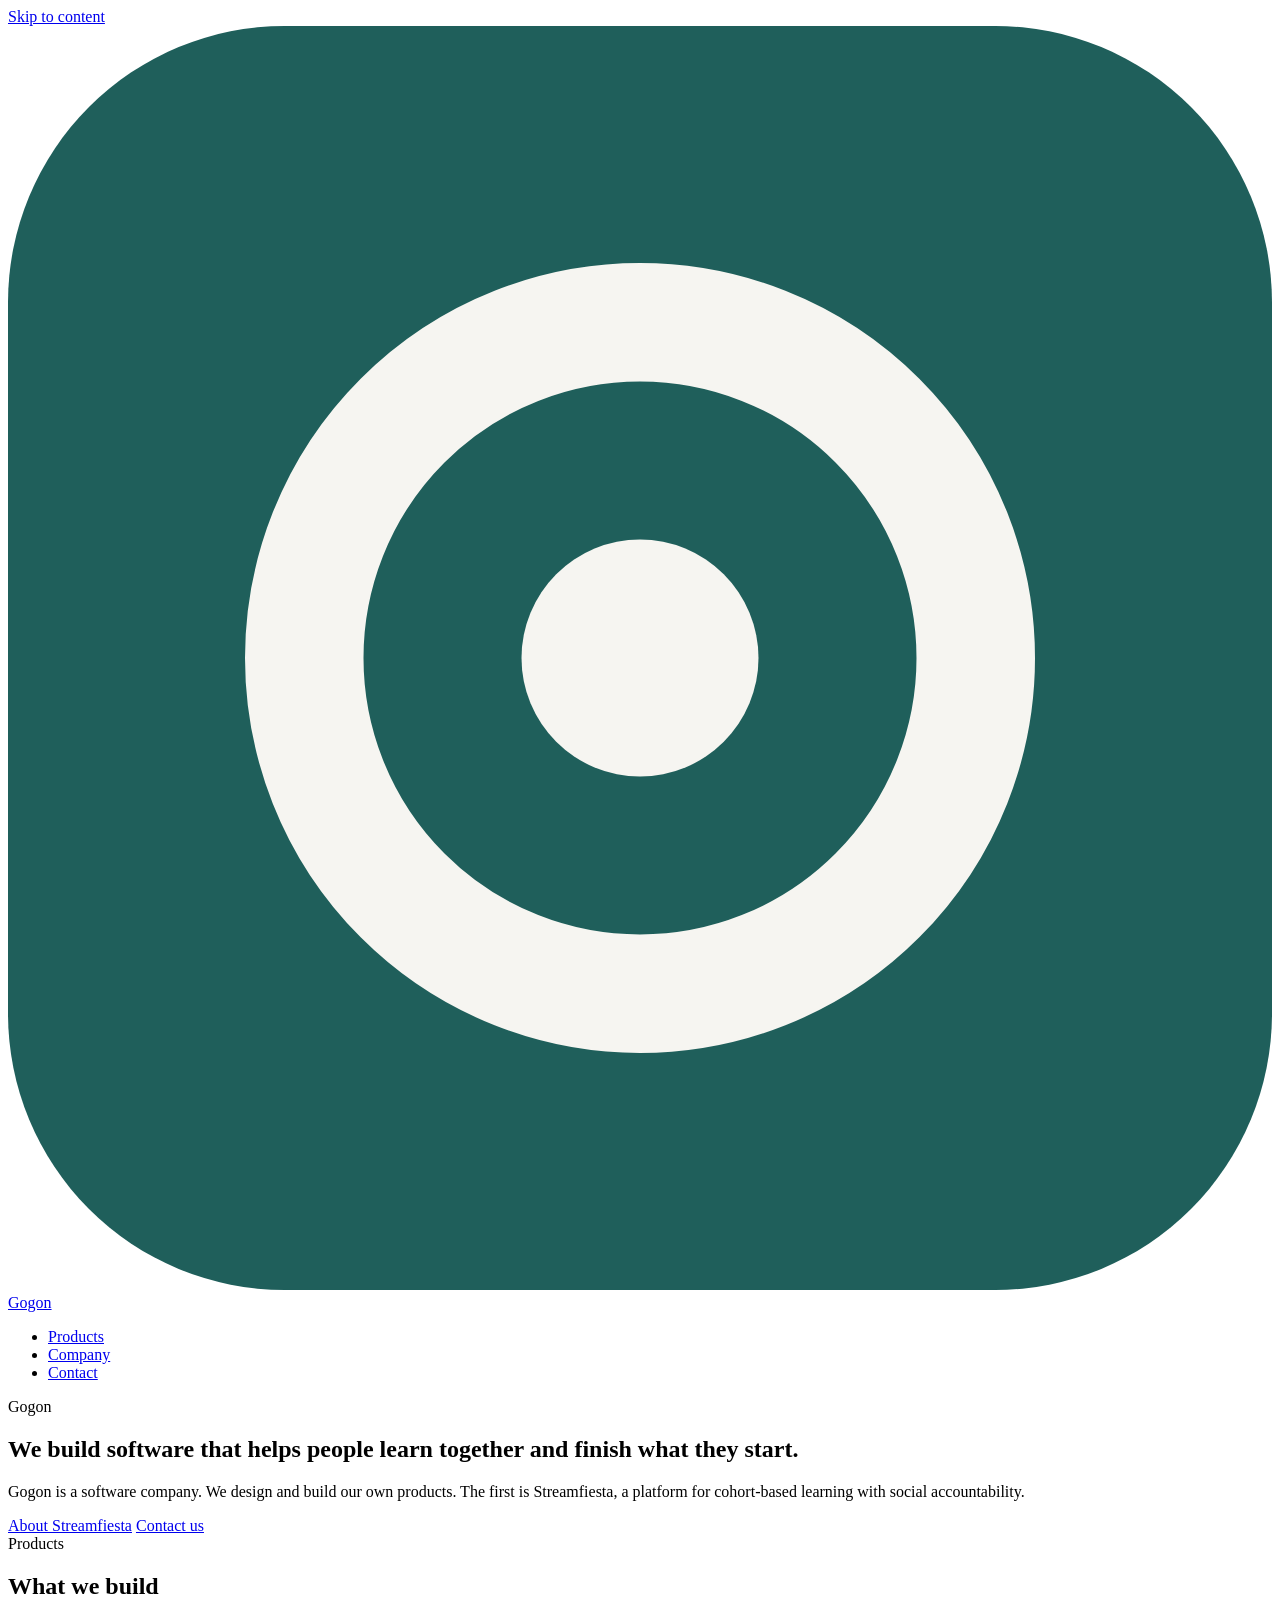
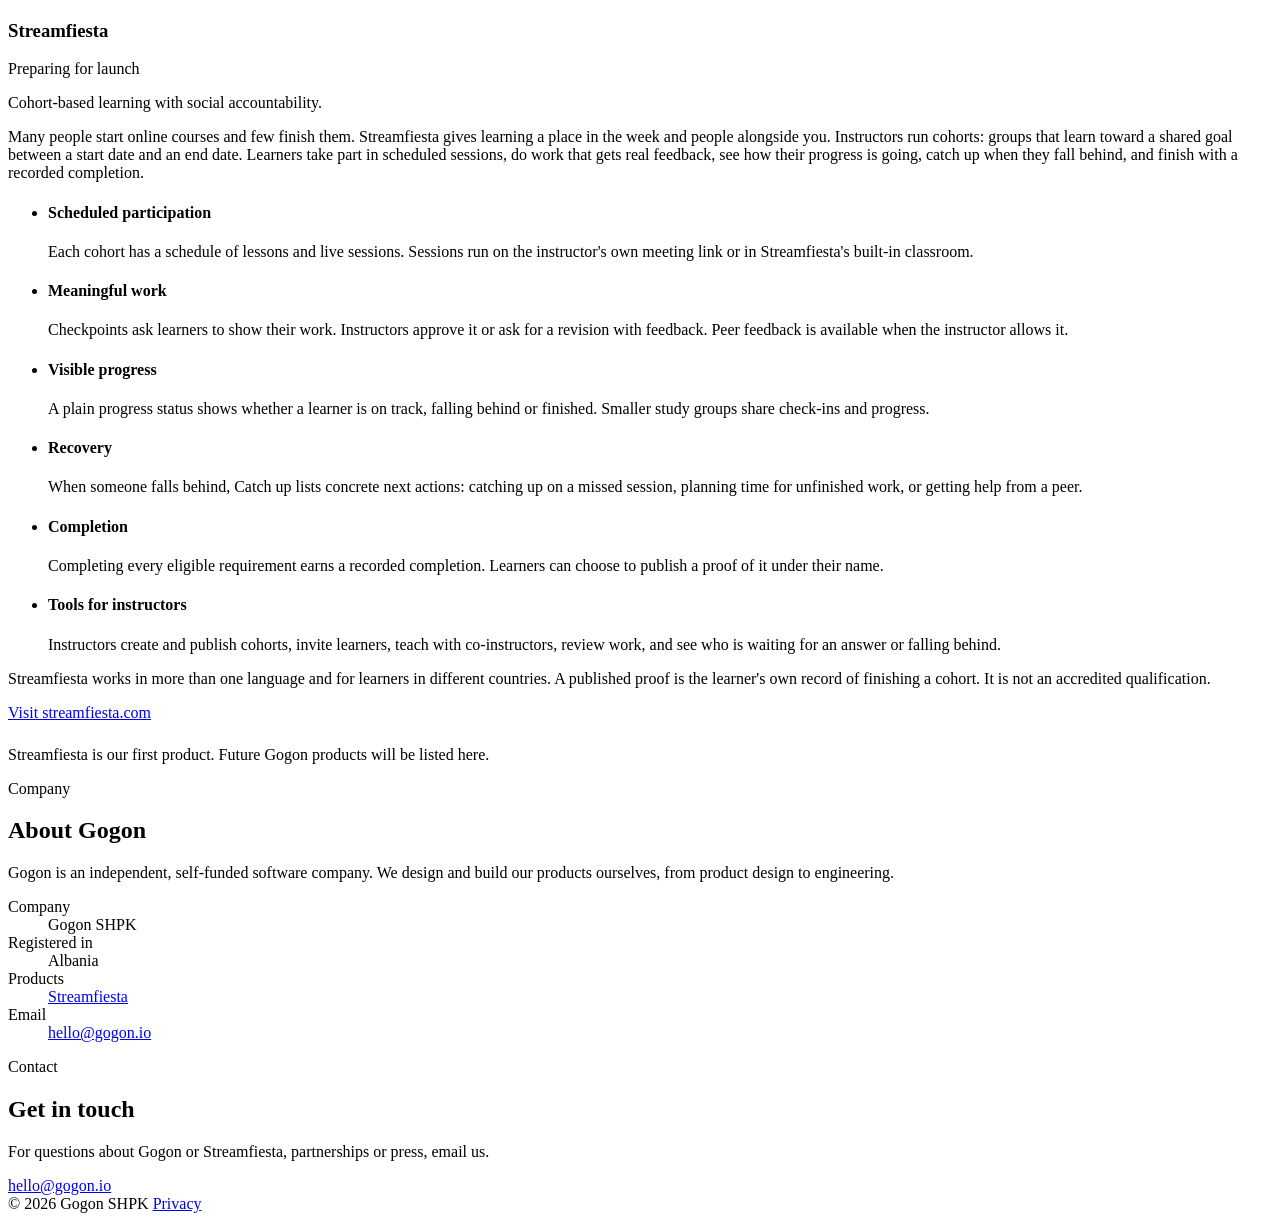
==== index.html @ 27478187 "fix: describe Gogon as designing and building products, not running them in production Co-Authored-B" ====
<!doctype html>
<html lang="en">
<head>
  <meta charset="utf-8">
  <meta name="viewport" content="width=device-width, initial-scale=1">
  <title>Gogon — software for learning together</title>
  <meta name="description" content="Gogon is a software company that builds products for learning. Its product, Streamfiesta, is a platform for cohort-based learning with social accountability.">
  <link rel="canonical" href="https://gogon.io/">
  <link rel="icon" href="/favicon.svg" type="image/svg+xml">
  <meta name="color-scheme" content="light dark">
  <meta property="og:type" content="website">
  <meta property="og:site_name" content="Gogon">
  <meta property="og:title" content="Gogon — software for learning together">
  <meta property="og:description" content="Gogon builds Streamfiesta, a platform for cohort-based learning with social accountability.">
  <meta property="og:url" content="https://gogon.io/">
  <link rel="stylesheet" href="/styles.css">
  <script type="application/ld+json">
  {
    "@context": "https://schema.org",
    "@type": "Organization",
    "name": "Gogon",
    "legalName": "Gogon SHPK",
    "url": "https://gogon.io/",
    "logo": "https://gogon.io/favicon.svg",
    "email": "hello@gogon.io",
    "address": { "@type": "PostalAddress", "addressCountry": "AL" },
    "brand": {
      "@type": "Brand",
      "name": "Streamfiesta",
      "url": "https://streamfiesta.com/"
    }
  }
  </script>
</head>
<body>
  <a class="skip" href="#main">Skip to content</a>

  <header class="site">
    <div class="wrap">
      <a class="brand" href="/" aria-label="Gogon home">
        <svg viewBox="0 0 64 64" aria-hidden="true"><rect width="64" height="64" rx="14" fill="#1f5f5b"/><circle cx="32" cy="32" r="17" fill="none" stroke="#f6f5f1" stroke-width="6"/><circle cx="32" cy="32" r="6" fill="#f6f5f1"/></svg>
        Gogon
      </a>
      <nav class="site" aria-label="Main">
        <ul>
          <li><a href="#products">Products</a></li>
          <li><a href="#company">Company</a></li>
          <li><a href="#contact">Contact</a></li>
        </ul>
      </nav>
    </div>
  </header>

  <main id="main">
    <section aria-labelledby="intro-title">
      <div class="wrap">
        <span class="eyebrow">Gogon</span>
        <h1 id="intro-title">We build software that helps people learn together and finish what they start.</h1>
        <p class="lede">Gogon is a software company. We design and build our own products. The first is Streamfiesta, a platform for cohort-based learning with social accountability.</p>
        <div class="actions">
          <a class="button" href="#streamfiesta">About Streamfiesta</a>
          <a class="button secondary" href="#contact">Contact us</a>
        </div>
      </div>
    </section>

    <section id="products" aria-labelledby="products-title">
      <div class="wrap">
        <span class="eyebrow">Products</span>
        <h2 id="products-title">What we build</h2>

        <article class="product" id="streamfiesta" aria-labelledby="streamfiesta-title">
          <div class="product-head">
            <h3 id="streamfiesta-title">Streamfiesta</h3>
            <span class="status">Preparing for launch</span>
          </div>
          <p class="lede">Cohort-based learning with social accountability.</p>
          <p>Many people start online courses and few finish them. Streamfiesta gives learning a place in the week and people alongside you. Instructors run cohorts: groups that learn toward a shared goal between a start date and an end date. Learners take part in scheduled sessions, do work that gets real feedback, see how their progress is going, catch up when they fall behind, and finish with a recorded completion.</p>

          <ul class="grid" aria-label="What Streamfiesta does">
            <li>
              <h4>Scheduled participation</h4>
              <p>Each cohort has a schedule of lessons and live sessions. Sessions run on the instructor's own meeting link or in Streamfiesta's built-in classroom.</p>
            </li>
            <li>
              <h4>Meaningful work</h4>
              <p>Checkpoints ask learners to show their work. Instructors approve it or ask for a revision with feedback. Peer feedback is available when the instructor allows it.</p>
            </li>
            <li>
              <h4>Visible progress</h4>
              <p>A plain progress status shows whether a learner is on track, falling behind or finished. Smaller study groups share check-ins and progress.</p>
            </li>
            <li>
              <h4>Recovery</h4>
              <p>When someone falls behind, Catch up lists concrete next actions: catching up on a missed session, planning time for unfinished work, or getting help from a peer.</p>
            </li>
            <li>
              <h4>Completion</h4>
              <p>Completing every eligible requirement earns a recorded completion. Learners can choose to publish a proof of it under their name.</p>
            </li>
            <li>
              <h4>Tools for instructors</h4>
              <p>Instructors create and publish cohorts, invite learners, teach with co-instructors, review work, and see who is waiting for an answer or falling behind.</p>
            </li>
          </ul>

          <p class="note">Streamfiesta works in more than one language and for learners in different countries. A published proof is the learner's own record of finishing a cohort. It is not an accredited qualification.</p>
          <div class="actions">
            <a class="button" href="https://streamfiesta.com/">Visit streamfiesta.com</a>
          </div>
        </article>

        <p class="note" style="margin-top:24px">Streamfiesta is our first product. Future Gogon products will be listed here.</p>
      </div>
    </section>

    <section id="company" aria-labelledby="company-title">
      <div class="wrap">
        <span class="eyebrow">Company</span>
        <h2 id="company-title">About Gogon</h2>
        <p>Gogon is an independent, self-funded software company. We design and build our products ourselves, from product design to engineering.</p>
        <dl class="facts">
          <dt>Company</dt>
          <dd>Gogon SHPK</dd>
          <dt>Registered in</dt>
          <dd>Albania</dd>
          <dt>Products</dt>
          <dd><a href="https://streamfiesta.com/">Streamfiesta</a></dd>
          <dt>Email</dt>
          <dd><a href="mailto:hello@gogon.io">hello@gogon.io</a></dd>
        </dl>
      </div>
    </section>

    <section id="contact" aria-labelledby="contact-title">
      <div class="wrap">
        <span class="eyebrow">Contact</span>
        <h2 id="contact-title">Get in touch</h2>
        <p>For questions about Gogon or Streamfiesta, partnerships or press, email us.</p>
        <div class="actions">
          <a class="button" href="mailto:hello@gogon.io">hello@gogon.io</a>
        </div>
      </div>
    </section>
  </main>

  <footer class="site">
    <div class="wrap">
      <span>© 2026 Gogon SHPK</span>
      <a href="/privacy.html">Privacy</a>
    </div>
  </footer>
</body>
</html>
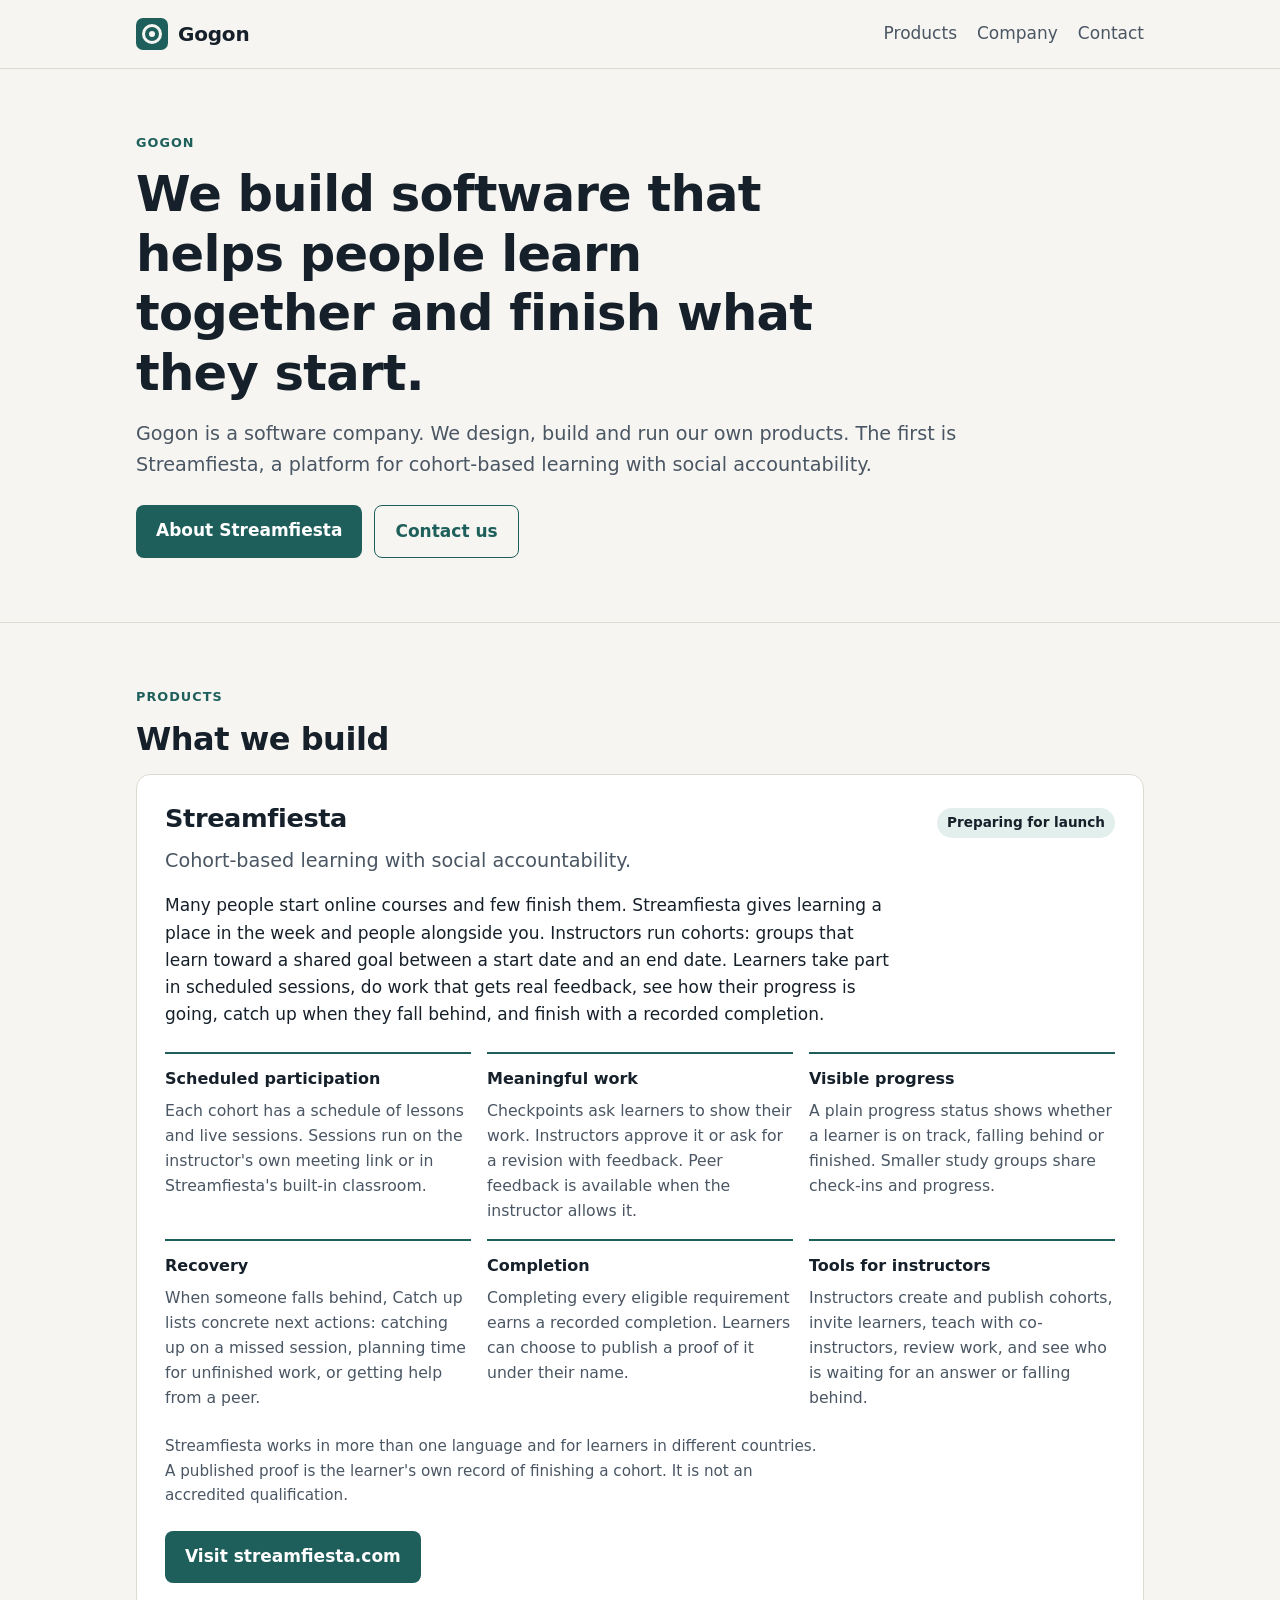
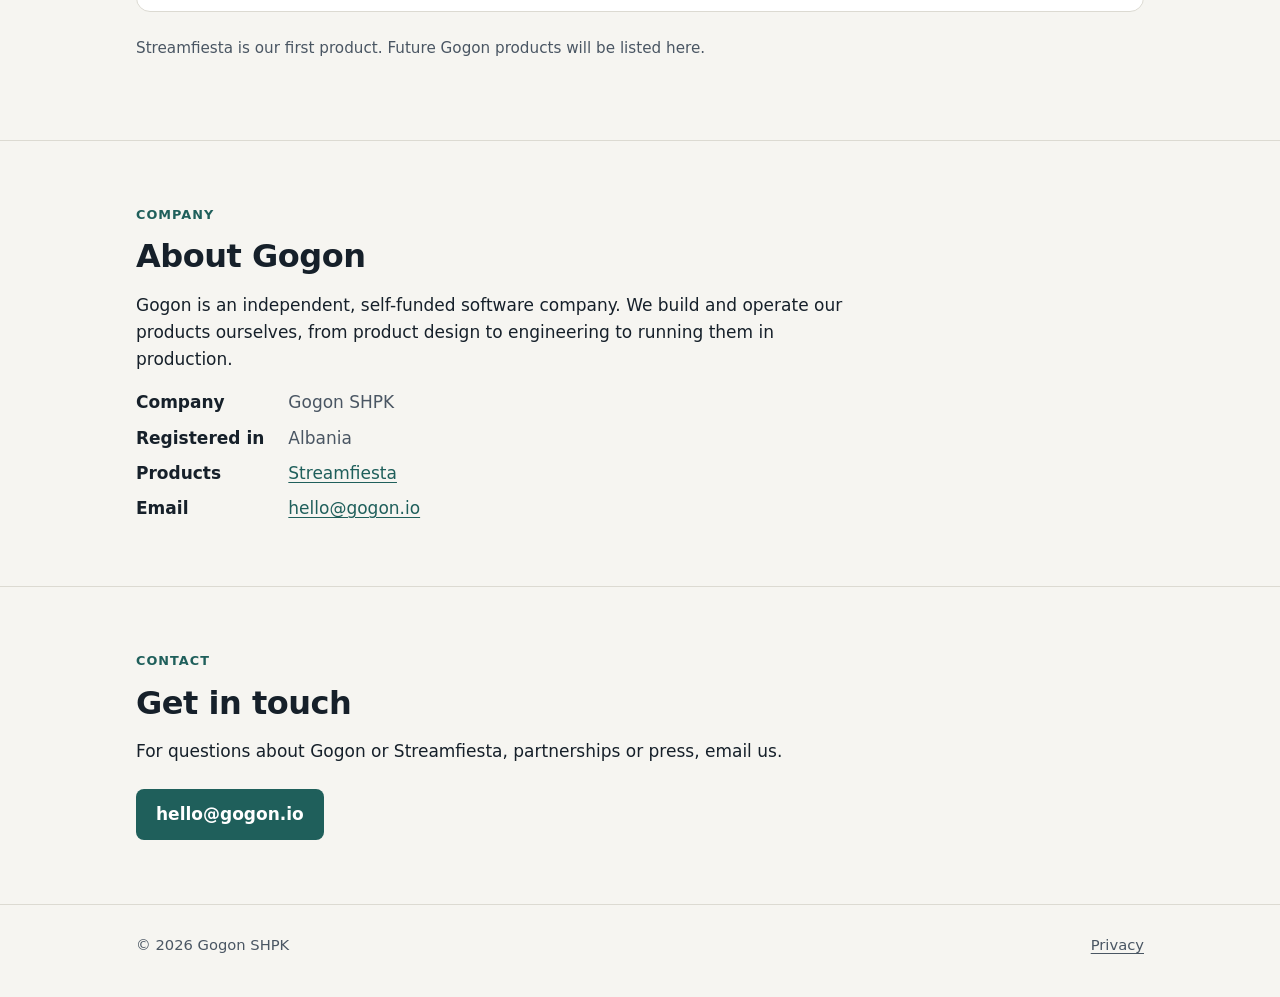
==== commit 32dcc9a6: "feat: Gogon company website with Streamfiesta as its product Co-Authored-By: Claude Opus 5.5 <norepl" ====
--- a/index.html
+++ b/index.html
@@ -56,7 +56,7 @@
       <div class="wrap">
         <span class="eyebrow">Gogon</span>
         <h1 id="intro-title">We build software that helps people learn together and finish what they start.</h1>
-        <p class="lede">Gogon is a software company. We design and build our own products. The first is Streamfiesta, a platform for cohort-based learning with social accountability.</p>
+        <p class="lede">Gogon is a software company. We design, build and run our own products. The first is Streamfiesta, a platform for cohort-based learning with social accountability.</p>
         <div class="actions">
           <a class="button" href="#streamfiesta">About Streamfiesta</a>
           <a class="button secondary" href="#contact">Contact us</a>
@@ -118,7 +118,7 @@
       <div class="wrap">
         <span class="eyebrow">Company</span>
         <h2 id="company-title">About Gogon</h2>
-        <p>Gogon is an independent, self-funded software company. We design and build our products ourselves, from product design to engineering.</p>
+        <p>Gogon is an independent, self-funded software company. We build and operate our products ourselves, from product design to engineering to running them in production.</p>
         <dl class="facts">
           <dt>Company</dt>
           <dd>Gogon SHPK</dd>
--- a/styles.css
+++ b/styles.css
@@ -0,0 +1,323 @@
+:root {
+  --bg: #f6f5f1;
+  --surface: #ffffff;
+  --ink: #16202a;
+  --muted: #4a5663;
+  --line: #dcdad2;
+  --accent: #1f5f5b;
+  --accent-ink: #ffffff;
+  --accent-soft: #e3efec;
+  --focus: #b4541b;
+  color-scheme: light;
+}
+
+@media (prefers-color-scheme: dark) {
+  :root {
+    --bg: #11171c;
+    --surface: #182128;
+    --ink: #eef1f0;
+    --muted: #a9b4b8;
+    --line: #2b363e;
+    --accent: #7cc4b8;
+    --accent-ink: #0d1a18;
+    --accent-soft: #1d2f2d;
+    --focus: #f0a46c;
+    color-scheme: dark;
+  }
+}
+
+*,
+*::before,
+*::after {
+  box-sizing: border-box;
+}
+
+html {
+  -webkit-text-size-adjust: 100%;
+}
+
+body {
+  margin: 0;
+  background: var(--bg);
+  color: var(--ink);
+  font-family: ui-sans-serif, system-ui, -apple-system, "Segoe UI", Roboto, "Helvetica Neue", Arial, sans-serif;
+  font-size: 1.0625rem;
+  line-height: 1.6;
+}
+
+a {
+  color: var(--accent);
+  text-underline-offset: 0.18em;
+}
+
+a:focus-visible {
+  outline: 3px solid var(--focus);
+  outline-offset: 3px;
+  border-radius: 4px;
+}
+
+.skip {
+  position: absolute;
+  left: -9999px;
+}
+
+.skip:focus {
+  left: 16px;
+  top: 16px;
+  background: var(--surface);
+  padding: 8px 12px;
+  z-index: 10;
+}
+
+.wrap {
+  max-width: 1040px;
+  margin: 0 auto;
+  padding: 0 16px;
+}
+
+header.site {
+  border-bottom: 1px solid var(--line);
+}
+
+header.site .wrap {
+  display: flex;
+  align-items: center;
+  justify-content: space-between;
+  gap: 16px;
+  flex-wrap: wrap;
+  padding-top: 18px;
+  padding-bottom: 18px;
+}
+
+.brand {
+  display: inline-flex;
+  align-items: center;
+  gap: 10px;
+  color: var(--ink);
+  text-decoration: none;
+  font-weight: 700;
+  font-size: 1.25rem;
+  letter-spacing: -0.01em;
+}
+
+.brand svg {
+  width: 32px;
+  height: 32px;
+  flex: none;
+}
+
+nav.site ul {
+  display: flex;
+  flex-wrap: wrap;
+  gap: 4px 20px;
+  list-style: none;
+  margin: 0;
+  padding: 0;
+}
+
+nav.site a {
+  color: var(--muted);
+  text-decoration: none;
+  font-weight: 500;
+}
+
+nav.site a:hover {
+  color: var(--ink);
+}
+
+main section {
+  padding: 64px 0;
+  border-bottom: 1px solid var(--line);
+}
+
+main section:last-child {
+  border-bottom: 0;
+}
+
+h1,
+h2,
+h3 {
+  line-height: 1.2;
+  letter-spacing: -0.015em;
+  margin: 0 0 16px;
+}
+
+h1 {
+  font-size: clamp(2rem, 5vw, 3.1rem);
+  max-width: 20ch;
+}
+
+h2 {
+  font-size: clamp(1.5rem, 3vw, 2rem);
+}
+
+h3 {
+  font-size: 1.15rem;
+}
+
+p {
+  margin: 0 0 16px;
+  max-width: 68ch;
+}
+
+.lede {
+  font-size: 1.2rem;
+  color: var(--muted);
+}
+
+.eyebrow {
+  display: block;
+  font-size: 0.8rem;
+  font-weight: 700;
+  letter-spacing: 0.08em;
+  text-transform: uppercase;
+  color: var(--accent);
+  margin-bottom: 12px;
+}
+
+.button {
+  display: inline-block;
+  background: var(--accent);
+  color: var(--accent-ink);
+  text-decoration: none;
+  font-weight: 600;
+  padding: 12px 20px;
+  border-radius: 8px;
+}
+
+.button.secondary {
+  background: transparent;
+  color: var(--accent);
+  border: 1px solid var(--accent);
+}
+
+.actions {
+  display: flex;
+  flex-wrap: wrap;
+  gap: 12px;
+  margin-top: 24px;
+}
+
+.product {
+  background: var(--surface);
+  border: 1px solid var(--line);
+  border-radius: 14px;
+  padding: 28px;
+}
+
+.product-head {
+  display: flex;
+  flex-wrap: wrap;
+  align-items: baseline;
+  justify-content: space-between;
+  gap: 8px 16px;
+  margin-bottom: 8px;
+}
+
+.product-head h3 {
+  font-size: 1.6rem;
+  margin: 0;
+}
+
+.status {
+  display: inline-block;
+  background: var(--accent-soft);
+  color: var(--ink);
+  font-size: 0.85rem;
+  font-weight: 600;
+  padding: 4px 10px;
+  border-radius: 999px;
+}
+
+.grid {
+  display: grid;
+  grid-template-columns: repeat(auto-fit, minmax(240px, 1fr));
+  gap: 16px;
+  margin: 24px 0;
+  padding: 0;
+  list-style: none;
+}
+
+.grid li {
+  border-top: 2px solid var(--accent);
+  padding-top: 12px;
+}
+
+.grid li h4 {
+  margin: 0 0 6px;
+  font-size: 1rem;
+}
+
+.grid li p {
+  margin: 0;
+  color: var(--muted);
+  font-size: 0.98rem;
+}
+
+.note {
+  color: var(--muted);
+  font-size: 0.95rem;
+}
+
+dl.facts {
+  display: grid;
+  grid-template-columns: max-content 1fr;
+  gap: 8px 24px;
+  margin: 0;
+}
+
+dl.facts dt {
+  font-weight: 600;
+}
+
+dl.facts dd {
+  margin: 0;
+  color: var(--muted);
+}
+
+@media (max-width: 520px) {
+  dl.facts {
+    grid-template-columns: 1fr;
+    gap: 2px;
+  }
+
+  dl.facts dd {
+    margin-bottom: 10px;
+  }
+
+  .product {
+    padding: 20px;
+  }
+
+  main section {
+    padding: 44px 0;
+  }
+}
+
+footer.site {
+  border-top: 1px solid var(--line);
+  padding: 28px 0 40px;
+  color: var(--muted);
+  font-size: 0.92rem;
+}
+
+footer.site .wrap {
+  display: flex;
+  flex-wrap: wrap;
+  justify-content: space-between;
+  gap: 12px;
+}
+
+footer.site a {
+  color: var(--muted);
+}
+
+.prose h2 {
+  margin-top: 36px;
+  font-size: 1.35rem;
+}
+
+.prose ul {
+  max-width: 68ch;
+  padding-left: 20px;
+}
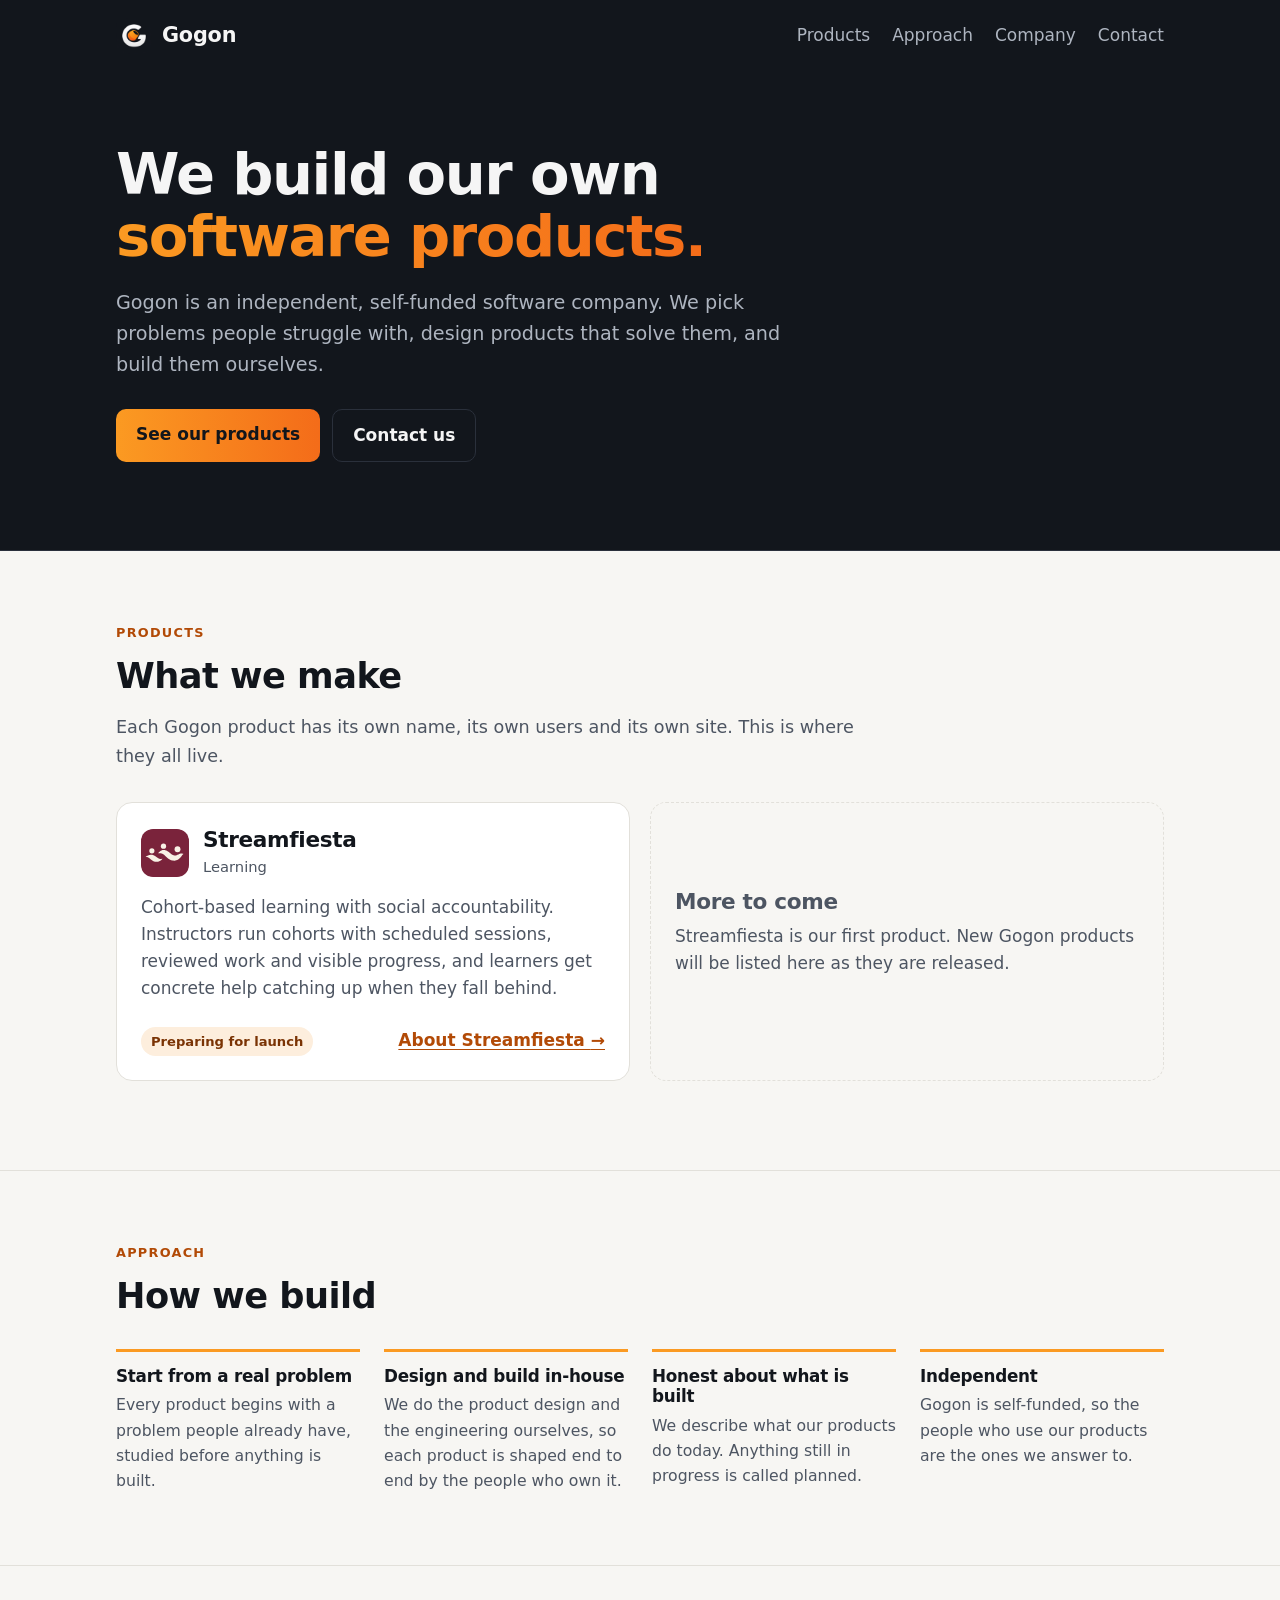
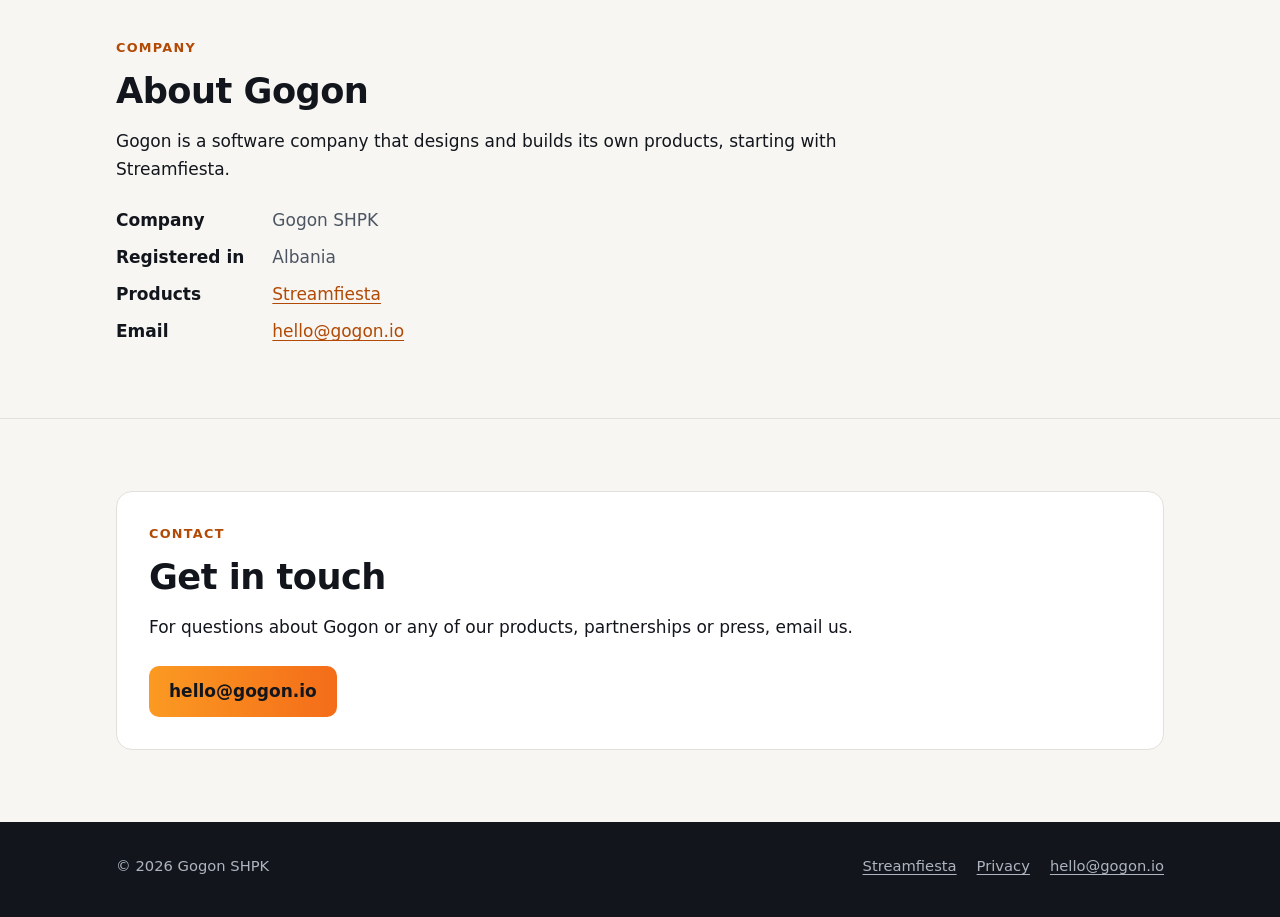
==== commit 30f2ac39: "feat: present Gogon as the company and Streamfiesta as one of its products Gogon's own logo and colo" ====
--- a/index.html
+++ b/index.html
@@ -3,16 +3,19 @@
 <head>
   <meta charset="utf-8">
   <meta name="viewport" content="width=device-width, initial-scale=1">
-  <title>Gogon — software for learning together</title>
-  <meta name="description" content="Gogon is a software company that builds products for learning. Its product, Streamfiesta, is a platform for cohort-based learning with social accountability.">
+  <title>Gogon — we build our own software products</title>
+  <meta name="description" content="Gogon is an independent, self-funded software company that designs and builds its own products. Its first product is Streamfiesta.">
   <link rel="canonical" href="https://gogon.io/">
-  <link rel="icon" href="/favicon.svg" type="image/svg+xml">
+  <link rel="icon" href="/favicon-32.png" type="image/png" sizes="32x32">
+  <link rel="apple-touch-icon" href="/apple-touch-icon.png">
+  <meta name="theme-color" content="#12161c">
   <meta name="color-scheme" content="light dark">
   <meta property="og:type" content="website">
   <meta property="og:site_name" content="Gogon">
-  <meta property="og:title" content="Gogon — software for learning together">
-  <meta property="og:description" content="Gogon builds Streamfiesta, a platform for cohort-based learning with social accountability.">
+  <meta property="og:title" content="Gogon — we build our own software products">
+  <meta property="og:description" content="Gogon is an independent software company that designs and builds its own products.">
   <meta property="og:url" content="https://gogon.io/">
+  <meta property="og:image" content="https://gogon.io/assets/gogon-400.png">
   <link rel="stylesheet" href="/styles.css">
   <script type="application/ld+json">
   {
@@ -21,96 +24,100 @@
     "name": "Gogon",
     "legalName": "Gogon SHPK",
     "url": "https://gogon.io/",
-    "logo": "https://gogon.io/favicon.svg",
+    "logo": "https://gogon.io/assets/gogon-400.png",
     "email": "hello@gogon.io",
     "address": { "@type": "PostalAddress", "addressCountry": "AL" },
-    "brand": {
-      "@type": "Brand",
-      "name": "Streamfiesta",
-      "url": "https://streamfiesta.com/"
-    }
+    "brand": [
+      { "@type": "Brand", "name": "Streamfiesta", "url": "https://gogon.io/products/streamfiesta/" }
+    ]
   }
   </script>
 </head>
 <body>
   <a class="skip" href="#main">Skip to content</a>
 
-  <header class="site">
-    <div class="wrap">
-      <a class="brand" href="/" aria-label="Gogon home">
-        <svg viewBox="0 0 64 64" aria-hidden="true"><rect width="64" height="64" rx="14" fill="#1f5f5b"/><circle cx="32" cy="32" r="17" fill="none" stroke="#f6f5f1" stroke-width="6"/><circle cx="32" cy="32" r="6" fill="#f6f5f1"/></svg>
-        Gogon
-      </a>
-      <nav class="site" aria-label="Main">
-        <ul>
-          <li><a href="#products">Products</a></li>
-          <li><a href="#company">Company</a></li>
-          <li><a href="#contact">Contact</a></li>
-        </ul>
-      </nav>
+  <div class="top">
+    <header class="site">
+      <div class="wrap">
+        <a class="brand" href="/" aria-label="Gogon home">
+          <img src="/assets/gogon-96.png" alt="" width="36" height="36">
+          Gogon
+        </a>
+        <nav class="site" aria-label="Main">
+          <ul>
+            <li><a href="#products">Products</a></li>
+            <li><a href="#approach">Approach</a></li>
+            <li><a href="#company">Company</a></li>
+            <li><a href="#contact">Contact</a></li>
+          </ul>
+        </nav>
+      </div>
+    </header>
+
+    <div class="hero">
+      <div class="wrap">
+        <h1>We build our own <span class="accent">software products.</span></h1>
+        <p>Gogon is an independent, self-funded software company. We pick problems people struggle with, design products that solve them, and build them ourselves.</p>
+        <div class="actions">
+          <a class="button" href="#products">See our products</a>
+          <a class="button ghost" href="#contact">Contact us</a>
+        </div>
+      </div>
     </div>
-  </header>
+  </div>
 
   <main id="main">
-    <section aria-labelledby="intro-title">
+    <section id="products" aria-labelledby="products-title">
       <div class="wrap">
-        <span class="eyebrow">Gogon</span>
-        <h1 id="intro-title">We build software that helps people learn together and finish what they start.</h1>
-        <p class="lede">Gogon is a software company. We design, build and run our own products. The first is Streamfiesta, a platform for cohort-based learning with social accountability.</p>
-        <div class="actions">
-          <a class="button" href="#streamfiesta">About Streamfiesta</a>
-          <a class="button secondary" href="#contact">Contact us</a>
-        </div>
+        <span class="eyebrow">Products</span>
+        <h2 id="products-title">What we make</h2>
+        <p class="section-lede">Each Gogon product has its own name, its own users and its own site. This is where they all live.</p>
+
+        <ul class="products">
+          <li class="product-card">
+            <header>
+              <img src="/assets/streamfiesta.svg" alt="" width="48" height="48">
+              <div>
+                <h3>Streamfiesta</h3>
+                <span class="category">Learning</span>
+              </div>
+            </header>
+            <p>Cohort-based learning with social accountability. Instructors run cohorts with scheduled sessions, reviewed work and visible progress, and learners get concrete help catching up when they fall behind.</p>
+            <div class="card-foot">
+              <span class="status">Preparing for launch</span>
+              <a href="/products/streamfiesta/">About Streamfiesta <span aria-hidden="true">→</span></a>
+            </div>
+          </li>
+          <li class="product-card upcoming">
+            <h3>More to come</h3>
+            <p>Streamfiesta is our first product. New Gogon products will be listed here as they are released.</p>
+          </li>
+        </ul>
       </div>
     </section>
 
-    <section id="products" aria-labelledby="products-title">
+    <section id="approach" aria-labelledby="approach-title">
       <div class="wrap">
-        <span class="eyebrow">Products</span>
-        <h2 id="products-title">What we build</h2>
-
-        <article class="product" id="streamfiesta" aria-labelledby="streamfiesta-title">
-          <div class="product-head">
-            <h3 id="streamfiesta-title">Streamfiesta</h3>
-            <span class="status">Preparing for launch</span>
-          </div>
-          <p class="lede">Cohort-based learning with social accountability.</p>
-          <p>Many people start online courses and few finish them. Streamfiesta gives learning a place in the week and people alongside you. Instructors run cohorts: groups that learn toward a shared goal between a start date and an end date. Learners take part in scheduled sessions, do work that gets real feedback, see how their progress is going, catch up when they fall behind, and finish with a recorded completion.</p>
-
-          <ul class="grid" aria-label="What Streamfiesta does">
-            <li>
-              <h4>Scheduled participation</h4>
-              <p>Each cohort has a schedule of lessons and live sessions. Sessions run on the instructor's own meeting link or in Streamfiesta's built-in classroom.</p>
-            </li>
-            <li>
-              <h4>Meaningful work</h4>
-              <p>Checkpoints ask learners to show their work. Instructors approve it or ask for a revision with feedback. Peer feedback is available when the instructor allows it.</p>
-            </li>
-            <li>
-              <h4>Visible progress</h4>
-              <p>A plain progress status shows whether a learner is on track, falling behind or finished. Smaller study groups share check-ins and progress.</p>
-            </li>
-            <li>
-              <h4>Recovery</h4>
-              <p>When someone falls behind, Catch up lists concrete next actions: catching up on a missed session, planning time for unfinished work, or getting help from a peer.</p>
-            </li>
-            <li>
-              <h4>Completion</h4>
-              <p>Completing every eligible requirement earns a recorded completion. Learners can choose to publish a proof of it under their name.</p>
-            </li>
-            <li>
-              <h4>Tools for instructors</h4>
-              <p>Instructors create and publish cohorts, invite learners, teach with co-instructors, review work, and see who is waiting for an answer or falling behind.</p>
-            </li>
-          </ul>
-
-          <p class="note">Streamfiesta works in more than one language and for learners in different countries. A published proof is the learner's own record of finishing a cohort. It is not an accredited qualification.</p>
-          <div class="actions">
-            <a class="button" href="https://streamfiesta.com/">Visit streamfiesta.com</a>
-          </div>
-        </article>
-
-        <p class="note" style="margin-top:24px">Streamfiesta is our first product. Future Gogon products will be listed here.</p>
+        <span class="eyebrow">Approach</span>
+        <h2 id="approach-title">How we build</h2>
+        <ul class="points">
+          <li>
+            <h3>Start from a real problem</h3>
+            <p>Every product begins with a problem people already have, studied before anything is built.</p>
+          </li>
+          <li>
+            <h3>Design and build in-house</h3>
+            <p>We do the product design and the engineering ourselves, so each product is shaped end to end by the people who own it.</p>
+          </li>
+          <li>
+            <h3>Honest about what is built</h3>
+            <p>We describe what our products do today. Anything still in progress is called planned.</p>
+          </li>
+          <li>
+            <h3>Independent</h3>
+            <p>Gogon is self-funded, so the people who use our products are the ones we answer to.</p>
+          </li>
+        </ul>
       </div>
     </section>
 
@@ -118,14 +125,14 @@
       <div class="wrap">
         <span class="eyebrow">Company</span>
         <h2 id="company-title">About Gogon</h2>
-        <p>Gogon is an independent, self-funded software company. We build and operate our products ourselves, from product design to engineering to running them in production.</p>
+        <p>Gogon is a software company that designs and builds its own products, starting with Streamfiesta.</p>
         <dl class="facts">
           <dt>Company</dt>
           <dd>Gogon SHPK</dd>
           <dt>Registered in</dt>
           <dd>Albania</dd>
           <dt>Products</dt>
-          <dd><a href="https://streamfiesta.com/">Streamfiesta</a></dd>
+          <dd><a href="/products/streamfiesta/">Streamfiesta</a></dd>
           <dt>Email</dt>
           <dd><a href="mailto:hello@gogon.io">hello@gogon.io</a></dd>
         </dl>
@@ -134,10 +141,10 @@
 
     <section id="contact" aria-labelledby="contact-title">
       <div class="wrap">
-        <span class="eyebrow">Contact</span>
-        <h2 id="contact-title">Get in touch</h2>
-        <p>For questions about Gogon or Streamfiesta, partnerships or press, email us.</p>
-        <div class="actions">
+        <div class="contact-band">
+          <span class="eyebrow">Contact</span>
+          <h2 id="contact-title">Get in touch</h2>
+          <p>For questions about Gogon or any of our products, partnerships or press, email us.</p>
           <a class="button" href="mailto:hello@gogon.io">hello@gogon.io</a>
         </div>
       </div>
@@ -147,7 +154,11 @@
   <footer class="site">
     <div class="wrap">
       <span>© 2026 Gogon SHPK</span>
-      <a href="/privacy.html">Privacy</a>
+      <ul>
+        <li><a href="/products/streamfiesta/">Streamfiesta</a></li>
+        <li><a href="/privacy.html">Privacy</a></li>
+        <li><a href="mailto:hello@gogon.io">hello@gogon.io</a></li>
+      </ul>
     </div>
   </footer>
 </body>
--- a/styles.css
+++ b/styles.css
@@ -1,27 +1,35 @@
 :root {
-  --bg: #f6f5f1;
+  --ink: #12161c;
+  --ink-2: #1b2029;
+  --ink-line: #2a303b;
+  --on-ink: #f5f5f5;
+  --on-ink-muted: #aeb5c0;
+  --orange: #fb9a22;
+  --orange-deep: #f46c19;
+
+  --bg: #f7f6f3;
   --surface: #ffffff;
-  --ink: #16202a;
-  --muted: #4a5663;
-  --line: #dcdad2;
-  --accent: #1f5f5b;
-  --accent-ink: #ffffff;
-  --accent-soft: #e3efec;
-  --focus: #b4541b;
+  --text: #12161c;
+  --muted: #4d5562;
+  --line: #e2e0da;
+  --link: #b24a06;
+  --chip: #fdeedd;
+  --chip-text: #7a3304;
+  --focus: #f46c19;
   color-scheme: light;
 }
 
 @media (prefers-color-scheme: dark) {
   :root {
-    --bg: #11171c;
-    --surface: #182128;
-    --ink: #eef1f0;
-    --muted: #a9b4b8;
-    --line: #2b363e;
-    --accent: #7cc4b8;
-    --accent-ink: #0d1a18;
-    --accent-soft: #1d2f2d;
-    --focus: #f0a46c;
+    --bg: #12161c;
+    --surface: #1b2029;
+    --text: #f5f5f5;
+    --muted: #aeb5c0;
+    --line: #2a303b;
+    --link: #fbaa4a;
+    --chip: #3a2614;
+    --chip-text: #fdd3a3;
+    --focus: #fb9a22;
     color-scheme: dark;
   }
 }
@@ -39,21 +47,26 @@
 body {
   margin: 0;
   background: var(--bg);
-  color: var(--ink);
+  color: var(--text);
   font-family: ui-sans-serif, system-ui, -apple-system, "Segoe UI", Roboto, "Helvetica Neue", Arial, sans-serif;
   font-size: 1.0625rem;
   line-height: 1.6;
 }
 
+img {
+  max-width: 100%;
+  display: block;
+}
+
 a {
-  color: var(--accent);
+  color: var(--link);
   text-underline-offset: 0.18em;
 }
 
 a:focus-visible {
   outline: 3px solid var(--focus);
   outline-offset: 3px;
-  border-radius: 4px;
+  border-radius: 6px;
 }
 
 .skip {
@@ -65,25 +78,29 @@
   left: 16px;
   top: 16px;
   background: var(--surface);
+  color: var(--text);
   padding: 8px 12px;
   z-index: 10;
 }
 
 .wrap {
-  max-width: 1040px;
+  max-width: 1080px;
   margin: 0 auto;
   padding: 0 16px;
 }
 
-header.site {
-  border-bottom: 1px solid var(--line);
+/* Header and hero sit on the logo's ink in both themes. */
+.top {
+  background: var(--ink);
+  color: var(--on-ink);
+  border-bottom: 1px solid var(--ink-line);
 }
 
 header.site .wrap {
   display: flex;
   align-items: center;
   justify-content: space-between;
-  gap: 16px;
+  gap: 12px 24px;
   flex-wrap: wrap;
   padding-top: 18px;
   padding-bottom: 18px;
@@ -93,40 +110,130 @@
   display: inline-flex;
   align-items: center;
   gap: 10px;
+  color: var(--on-ink);
+  text-decoration: none;
+  font-weight: 700;
+  font-size: 1.3rem;
+  letter-spacing: -0.01em;
+}
+
+.brand img {
+  width: 36px;
+  height: 36px;
+  border-radius: 9px;
+}
+
+nav.site ul {
+  display: flex;
+  flex-wrap: wrap;
+  gap: 4px 22px;
+  list-style: none;
+  margin: 0;
+  padding: 0;
+}
+
+nav.site a {
+  color: var(--on-ink-muted);
+  text-decoration: none;
+  font-weight: 500;
+}
+
+nav.site a:hover,
+nav.site a[aria-current="page"] {
+  color: var(--on-ink);
+}
+
+.hero {
+  padding: 72px 0 88px;
+}
+
+.hero h1 {
+  font-size: clamp(2.2rem, 6vw, 3.6rem);
+  line-height: 1.08;
+  letter-spacing: -0.025em;
+  max-width: 16ch;
+  margin: 0 0 20px;
+}
+
+.hero h1 .accent {
+  background: linear-gradient(90deg, var(--orange), var(--orange-deep));
+  -webkit-background-clip: text;
+  background-clip: text;
+  color: transparent;
+}
+
+.hero p {
+  color: var(--on-ink-muted);
+  font-size: 1.2rem;
+  max-width: 58ch;
+}
+
+.hero.compact {
+  padding: 40px 0 56px;
+}
+
+.hero.compact h1 {
+  font-size: clamp(2rem, 5vw, 3rem);
+}
+
+.crumbs {
+  font-size: 0.9rem;
+  color: var(--on-ink-muted);
+  margin-bottom: 18px;
+}
+
+.crumbs a {
+  color: var(--on-ink-muted);
+}
+
+.product-mark {
+  display: flex;
+  align-items: center;
+  gap: 16px;
+  margin-bottom: 16px;
+}
+
+.product-mark img {
+  width: 56px;
+  height: 56px;
+  border-radius: 14px;
+}
+
+.product-mark h1 {
+  margin: 0;
+}
+
+.button {
+  display: inline-block;
+  background: linear-gradient(90deg, var(--orange), var(--orange-deep));
   color: var(--ink);
   text-decoration: none;
   font-weight: 700;
-  font-size: 1.25rem;
-  letter-spacing: -0.01em;
-}
-
-.brand svg {
-  width: 32px;
-  height: 32px;
-  flex: none;
-}
-
-nav.site ul {
-  display: flex;
-  flex-wrap: wrap;
-  gap: 4px 20px;
-  list-style: none;
-  margin: 0;
-  padding: 0;
-}
-
-nav.site a {
-  color: var(--muted);
-  text-decoration: none;
-  font-weight: 500;
-}
-
-nav.site a:hover {
-  color: var(--ink);
+  padding: 12px 20px;
+  border-radius: 10px;
+}
+
+.button.ghost {
+  background: transparent;
+  color: var(--on-ink);
+  border: 1px solid var(--ink-line);
+}
+
+.button.plain {
+  background: transparent;
+  color: var(--link);
+  border: 1px solid var(--line);
+}
+
+.actions {
+  display: flex;
+  flex-wrap: wrap;
+  gap: 12px;
+  margin-top: 28px;
 }
 
 main section {
-  padding: 64px 0;
+  padding: 72px 0;
   border-bottom: 1px solid var(--line);
 }
 
@@ -134,7 +241,6 @@
   border-bottom: 0;
 }
 
-h1,
 h2,
 h3 {
   line-height: 1.2;
@@ -142,113 +248,137 @@
   margin: 0 0 16px;
 }
 
-h1 {
-  font-size: clamp(2rem, 5vw, 3.1rem);
-  max-width: 20ch;
-}
-
 h2 {
-  font-size: clamp(1.5rem, 3vw, 2rem);
+  font-size: clamp(1.6rem, 3.4vw, 2.2rem);
 }
 
 h3 {
-  font-size: 1.15rem;
+  font-size: 1.2rem;
 }
 
 p {
   margin: 0 0 16px;
   max-width: 68ch;
-}
-
-.lede {
-  font-size: 1.2rem;
-  color: var(--muted);
 }
 
 .eyebrow {
   display: block;
   font-size: 0.8rem;
   font-weight: 700;
-  letter-spacing: 0.08em;
+  letter-spacing: 0.1em;
   text-transform: uppercase;
-  color: var(--accent);
+  color: var(--link);
   margin-bottom: 12px;
 }
 
-.button {
-  display: inline-block;
-  background: var(--accent);
-  color: var(--accent-ink);
-  text-decoration: none;
-  font-weight: 600;
-  padding: 12px 20px;
-  border-radius: 8px;
-}
-
-.button.secondary {
-  background: transparent;
-  color: var(--accent);
-  border: 1px solid var(--accent);
-}
-
-.actions {
-  display: flex;
-  flex-wrap: wrap;
-  gap: 12px;
-  margin-top: 24px;
-}
-
-.product {
+.section-lede {
+  color: var(--muted);
+  font-size: 1.1rem;
+}
+
+/* Product portfolio */
+.products {
+  display: grid;
+  grid-template-columns: repeat(auto-fit, minmax(300px, 1fr));
+  gap: 20px;
+  margin-top: 32px;
+  padding: 0;
+  list-style: none;
+}
+
+.product-card {
+  display: flex;
+  flex-direction: column;
   background: var(--surface);
   border: 1px solid var(--line);
-  border-radius: 14px;
-  padding: 28px;
-}
-
-.product-head {
-  display: flex;
-  flex-wrap: wrap;
-  align-items: baseline;
+  border-radius: 16px;
+  padding: 24px;
+}
+
+.product-card header {
+  display: flex;
+  align-items: center;
+  gap: 14px;
+  margin-bottom: 14px;
+}
+
+.product-card header img {
+  width: 48px;
+  height: 48px;
+  border-radius: 12px;
+  flex: none;
+}
+
+.product-card h3 {
+  margin: 0;
+  font-size: 1.35rem;
+}
+
+.product-card .category {
+  color: var(--muted);
+  font-size: 0.92rem;
+}
+
+.product-card p {
+  color: var(--muted);
+}
+
+.product-card .card-foot {
+  margin-top: auto;
+  display: flex;
+  flex-wrap: wrap;
+  align-items: center;
   justify-content: space-between;
-  gap: 8px 16px;
+  gap: 12px;
+  padding-top: 8px;
+}
+
+.product-card .card-foot a {
+  font-weight: 600;
+}
+
+.product-card.upcoming {
+  background: transparent;
+  border-style: dashed;
+  justify-content: center;
+}
+
+.product-card.upcoming h3 {
+  color: var(--muted);
   margin-bottom: 8px;
-}
-
-.product-head h3 {
-  font-size: 1.6rem;
-  margin: 0;
 }
 
 .status {
   display: inline-block;
-  background: var(--accent-soft);
-  color: var(--ink);
-  font-size: 0.85rem;
+  background: var(--chip);
+  color: var(--chip-text);
+  font-size: 0.82rem;
   font-weight: 600;
   padding: 4px 10px;
   border-radius: 999px;
 }
 
-.grid {
+/* Principles and feature lists */
+.points {
   display: grid;
   grid-template-columns: repeat(auto-fit, minmax(240px, 1fr));
-  gap: 16px;
-  margin: 24px 0;
+  gap: 28px 24px;
+  margin: 32px 0 0;
   padding: 0;
   list-style: none;
 }
 
-.grid li {
-  border-top: 2px solid var(--accent);
-  padding-top: 12px;
-}
-
-.grid li h4 {
-  margin: 0 0 6px;
-  font-size: 1rem;
-}
-
-.grid li p {
+.points li {
+  border-top: 3px solid var(--orange);
+  padding-top: 14px;
+}
+
+.points h3 {
+  font-size: 1.05rem;
+  margin-bottom: 6px;
+}
+
+.points p {
   margin: 0;
   color: var(--muted);
   font-size: 0.98rem;
@@ -262,8 +392,8 @@
 dl.facts {
   display: grid;
   grid-template-columns: max-content 1fr;
-  gap: 8px 24px;
-  margin: 0;
+  gap: 10px 28px;
+  margin: 24px 0 0;
 }
 
 dl.facts dt {
@@ -275,49 +405,70 @@
   color: var(--muted);
 }
 
-@media (max-width: 520px) {
+.contact-band {
+  background: var(--surface);
+  border: 1px solid var(--line);
+  border-radius: 16px;
+  padding: 32px;
+}
+
+.contact-band .button {
+  margin-top: 8px;
+}
+
+footer.site {
+  background: var(--ink);
+  color: var(--on-ink-muted);
+  padding: 32px 0 40px;
+  font-size: 0.92rem;
+}
+
+footer.site .wrap {
+  display: flex;
+  flex-wrap: wrap;
+  justify-content: space-between;
+  align-items: center;
+  gap: 12px 24px;
+}
+
+footer.site ul {
+  display: flex;
+  flex-wrap: wrap;
+  gap: 4px 20px;
+  list-style: none;
+  margin: 0;
+  padding: 0;
+}
+
+footer.site a {
+  color: var(--on-ink-muted);
+}
+
+.prose h2 {
+  margin-top: 36px;
+  font-size: 1.35rem;
+}
+
+@media (max-width: 560px) {
+  .hero {
+    padding: 48px 0 60px;
+  }
+
+  main section {
+    padding: 48px 0;
+  }
+
   dl.facts {
     grid-template-columns: 1fr;
     gap: 2px;
   }
 
   dl.facts dd {
-    margin-bottom: 10px;
-  }
-
-  .product {
+    margin-bottom: 12px;
+  }
+
+  .product-card,
+  .contact-band {
     padding: 20px;
   }
-
-  main section {
-    padding: 44px 0;
-  }
-}
-
-footer.site {
-  border-top: 1px solid var(--line);
-  padding: 28px 0 40px;
-  color: var(--muted);
-  font-size: 0.92rem;
-}
-
-footer.site .wrap {
-  display: flex;
-  flex-wrap: wrap;
-  justify-content: space-between;
-  gap: 12px;
-}
-
-footer.site a {
-  color: var(--muted);
-}
-
-.prose h2 {
-  margin-top: 36px;
-  font-size: 1.35rem;
-}
-
-.prose ul {
-  max-width: 68ch;
-  padding-left: 20px;
-}
+}
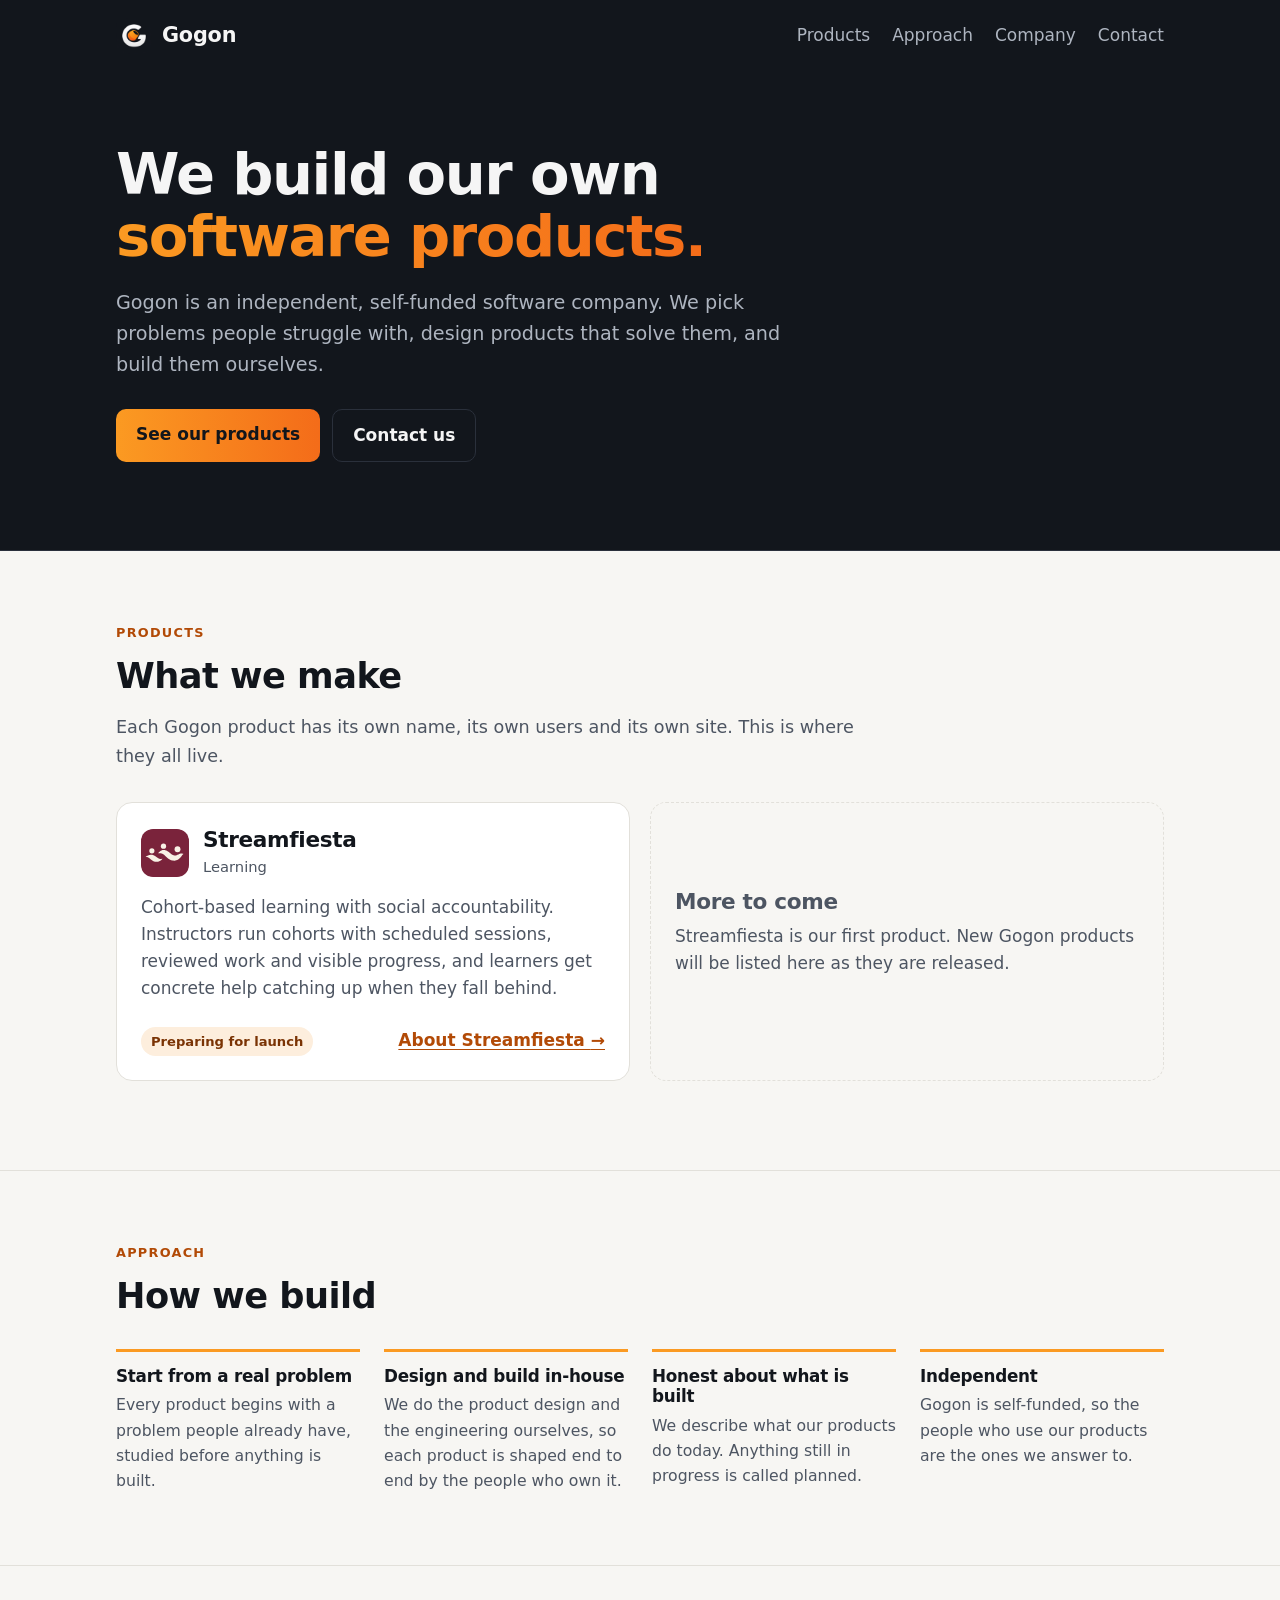
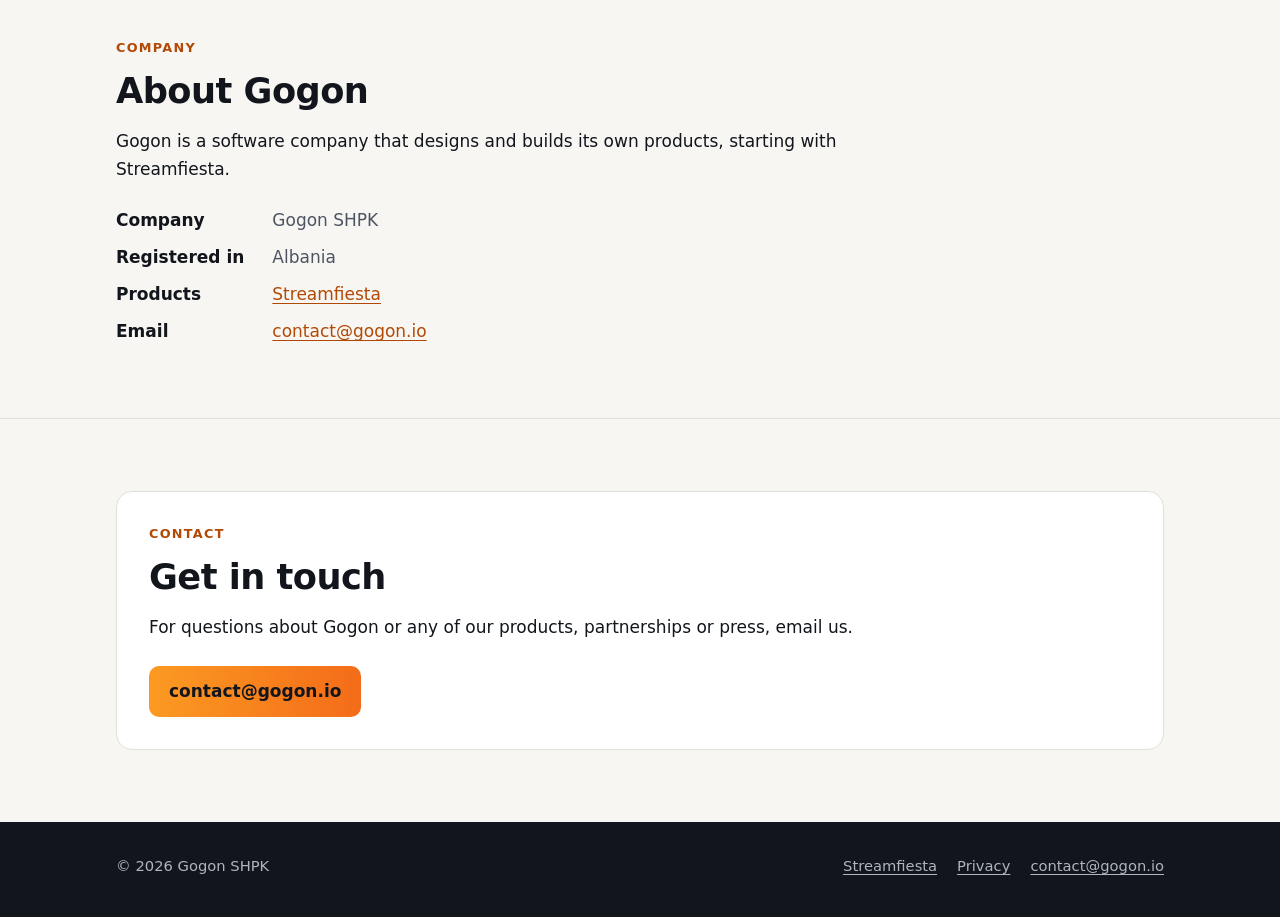
==== commit 19837bc7: "chore: use contact@gogon.io as the contact address Co-Authored-By: Claude Opus 5.5 <noreply@anthropi" ====
--- a/index.html
+++ b/index.html
@@ -25,7 +25,7 @@
     "legalName": "Gogon SHPK",
     "url": "https://gogon.io/",
     "logo": "https://gogon.io/assets/gogon-400.png",
-    "email": "hello@gogon.io",
+    "email": "contact@gogon.io",
     "address": { "@type": "PostalAddress", "addressCountry": "AL" },
     "brand": [
       { "@type": "Brand", "name": "Streamfiesta", "url": "https://gogon.io/products/streamfiesta/" }
@@ -134,7 +134,7 @@
           <dt>Products</dt>
           <dd><a href="/products/streamfiesta/">Streamfiesta</a></dd>
           <dt>Email</dt>
-          <dd><a href="mailto:hello@gogon.io">hello@gogon.io</a></dd>
+          <dd><a href="mailto:contact@gogon.io">contact@gogon.io</a></dd>
         </dl>
       </div>
     </section>
@@ -145,7 +145,7 @@
           <span class="eyebrow">Contact</span>
           <h2 id="contact-title">Get in touch</h2>
           <p>For questions about Gogon or any of our products, partnerships or press, email us.</p>
-          <a class="button" href="mailto:hello@gogon.io">hello@gogon.io</a>
+          <a class="button" href="mailto:contact@gogon.io">contact@gogon.io</a>
         </div>
       </div>
     </section>
@@ -157,7 +157,7 @@
       <ul>
         <li><a href="/products/streamfiesta/">Streamfiesta</a></li>
         <li><a href="/privacy.html">Privacy</a></li>
-        <li><a href="mailto:hello@gogon.io">hello@gogon.io</a></li>
+        <li><a href="mailto:contact@gogon.io">contact@gogon.io</a></li>
       </ul>
     </div>
   </footer>
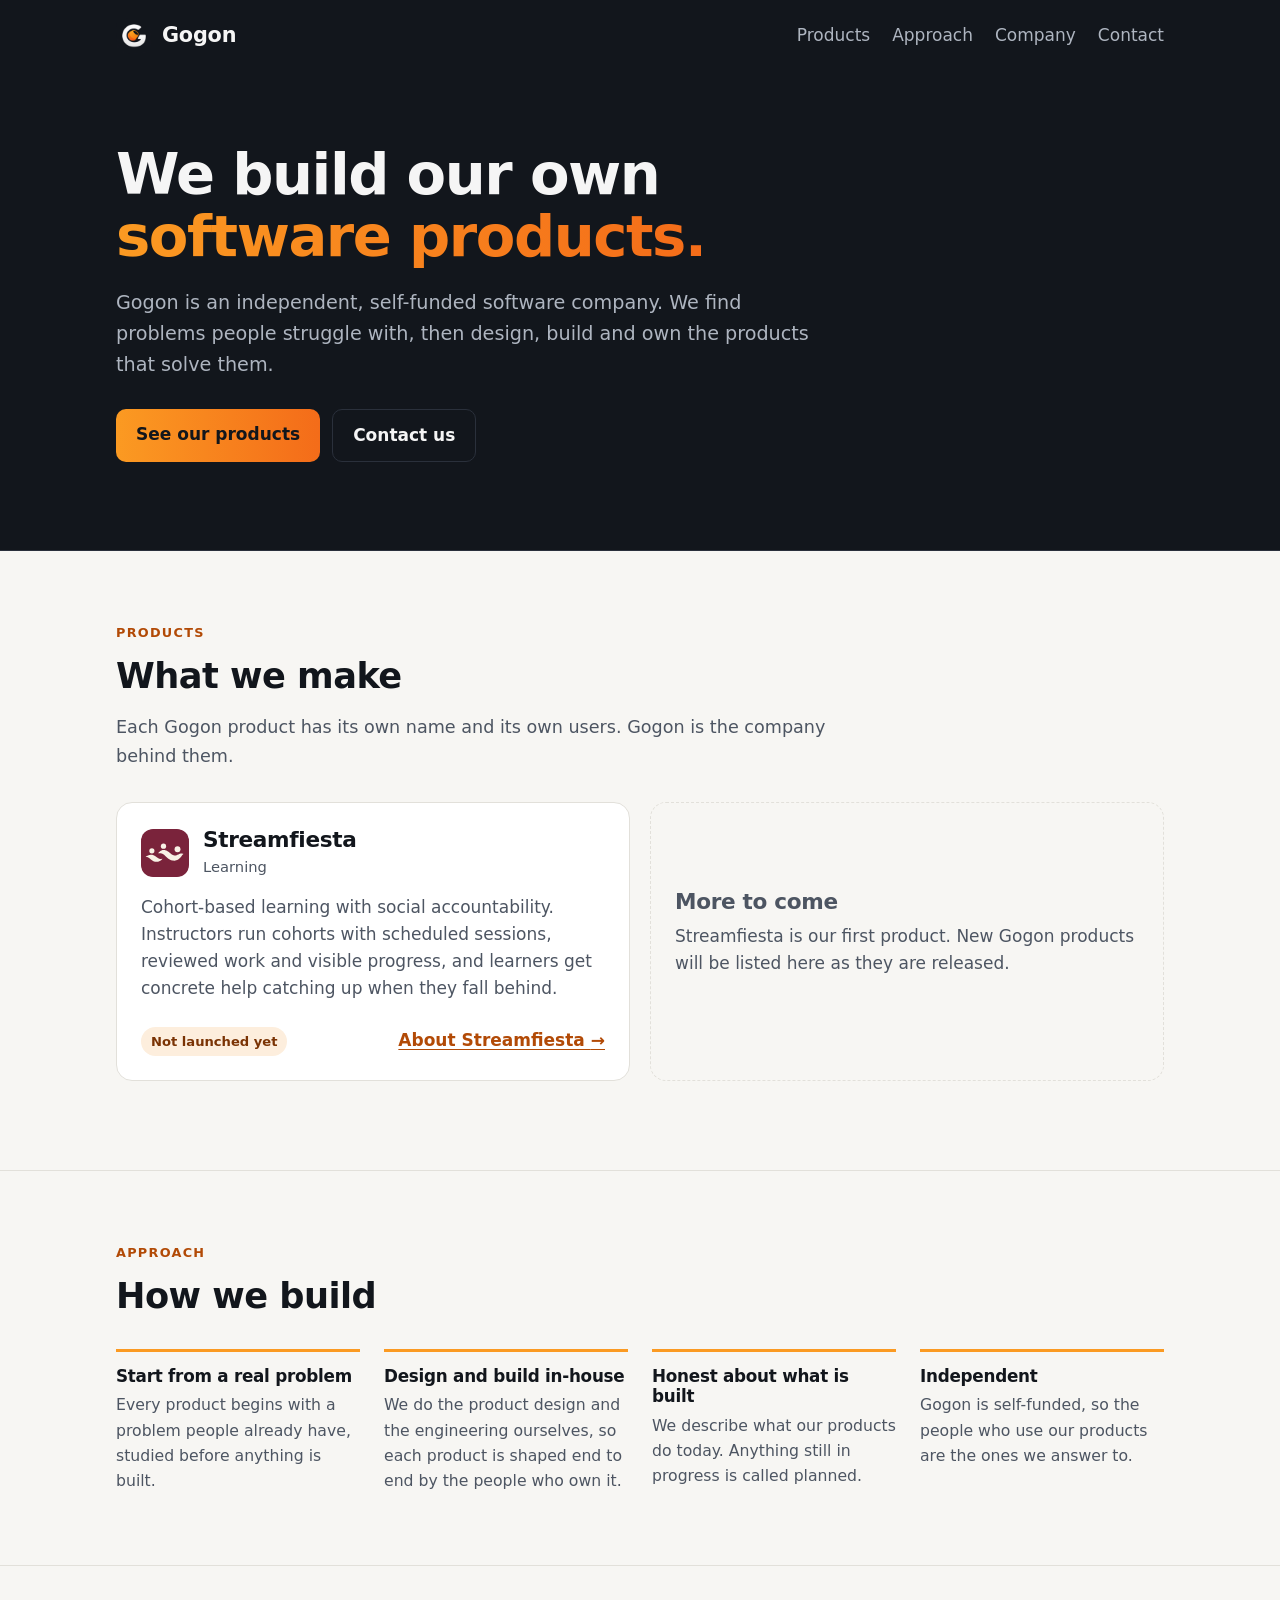
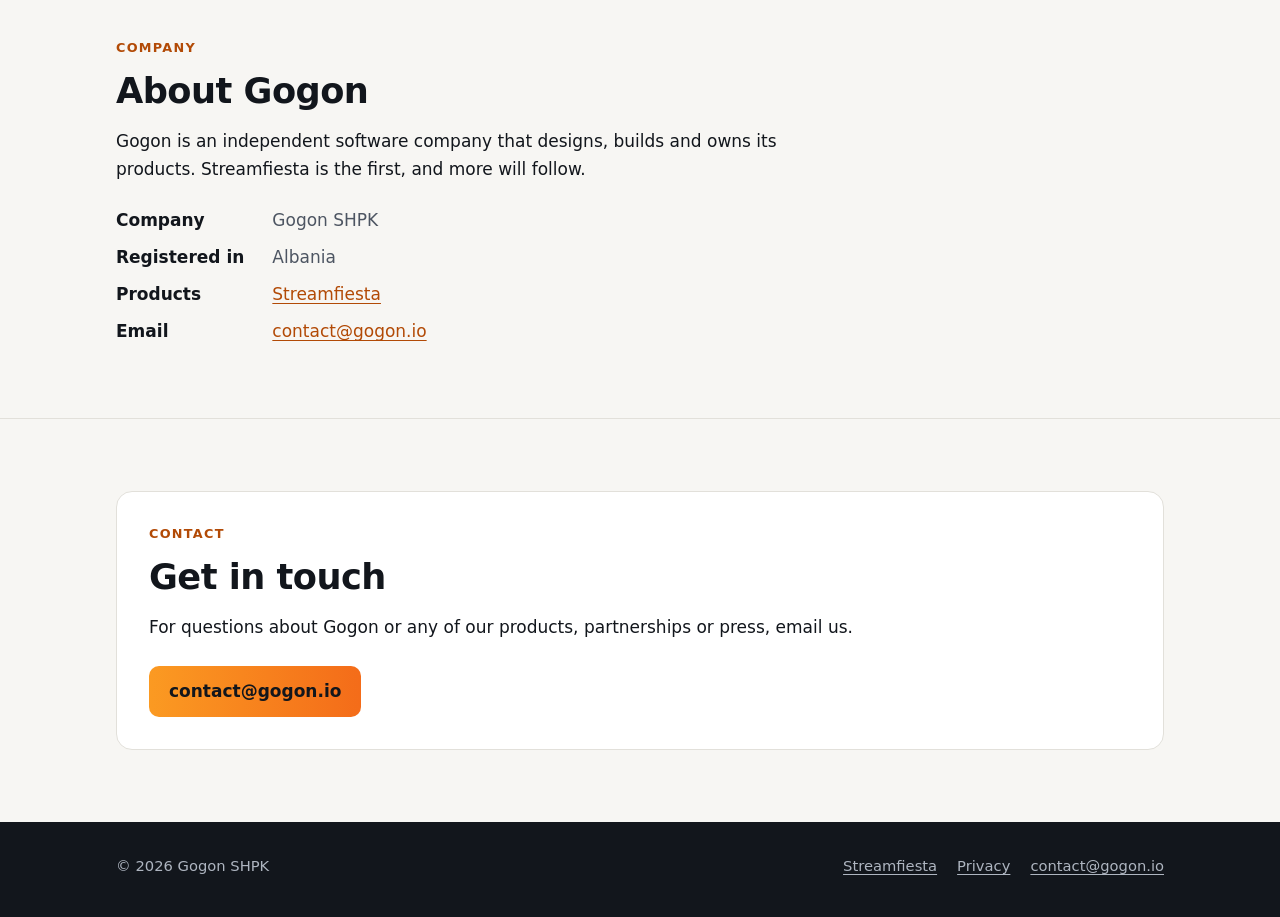
==== commit 406d17ae: "fix: say Streamfiesta has not launched and drop links to streamfiesta.com Also describe Gogon as an " ====
--- a/index.html
+++ b/index.html
@@ -3,8 +3,8 @@
 <head>
   <meta charset="utf-8">
   <meta name="viewport" content="width=device-width, initial-scale=1">
-  <title>Gogon — we build our own software products</title>
-  <meta name="description" content="Gogon is an independent, self-funded software company that designs and builds its own products. Its first product is Streamfiesta.">
+  <title>Gogon — an independent software company</title>
+  <meta name="description" content="Gogon is an independent software company that designs, builds and owns its products. Its first product, Streamfiesta, is a platform for cohort-based learning and has not launched yet.">
   <link rel="canonical" href="https://gogon.io/">
   <link rel="icon" href="/favicon-32.png" type="image/png" sizes="32x32">
   <link rel="apple-touch-icon" href="/apple-touch-icon.png">
@@ -12,8 +12,8 @@
   <meta name="color-scheme" content="light dark">
   <meta property="og:type" content="website">
   <meta property="og:site_name" content="Gogon">
-  <meta property="og:title" content="Gogon — we build our own software products">
-  <meta property="og:description" content="Gogon is an independent software company that designs and builds its own products.">
+  <meta property="og:title" content="Gogon — an independent software company">
+  <meta property="og:description" content="Gogon is an independent software company that designs, builds and owns its products.">
   <meta property="og:url" content="https://gogon.io/">
   <meta property="og:image" content="https://gogon.io/assets/gogon-400.png">
   <link rel="stylesheet" href="/styles.css">
@@ -57,7 +57,7 @@
     <div class="hero">
       <div class="wrap">
         <h1>We build our own <span class="accent">software products.</span></h1>
-        <p>Gogon is an independent, self-funded software company. We pick problems people struggle with, design products that solve them, and build them ourselves.</p>
+        <p>Gogon is an independent, self-funded software company. We find problems people struggle with, then design, build and own the products that solve them.</p>
         <div class="actions">
           <a class="button" href="#products">See our products</a>
           <a class="button ghost" href="#contact">Contact us</a>
@@ -71,7 +71,7 @@
       <div class="wrap">
         <span class="eyebrow">Products</span>
         <h2 id="products-title">What we make</h2>
-        <p class="section-lede">Each Gogon product has its own name, its own users and its own site. This is where they all live.</p>
+        <p class="section-lede">Each Gogon product has its own name and its own users. Gogon is the company behind them.</p>
 
         <ul class="products">
           <li class="product-card">
@@ -84,7 +84,7 @@
             </header>
             <p>Cohort-based learning with social accountability. Instructors run cohorts with scheduled sessions, reviewed work and visible progress, and learners get concrete help catching up when they fall behind.</p>
             <div class="card-foot">
-              <span class="status">Preparing for launch</span>
+              <span class="status">Not launched yet</span>
               <a href="/products/streamfiesta/">About Streamfiesta <span aria-hidden="true">→</span></a>
             </div>
           </li>
@@ -125,7 +125,7 @@
       <div class="wrap">
         <span class="eyebrow">Company</span>
         <h2 id="company-title">About Gogon</h2>
-        <p>Gogon is a software company that designs and builds its own products, starting with Streamfiesta.</p>
+        <p>Gogon is an independent software company that designs, builds and owns its products. Streamfiesta is the first, and more will follow.</p>
         <dl class="facts">
           <dt>Company</dt>
           <dd>Gogon SHPK</dd>
